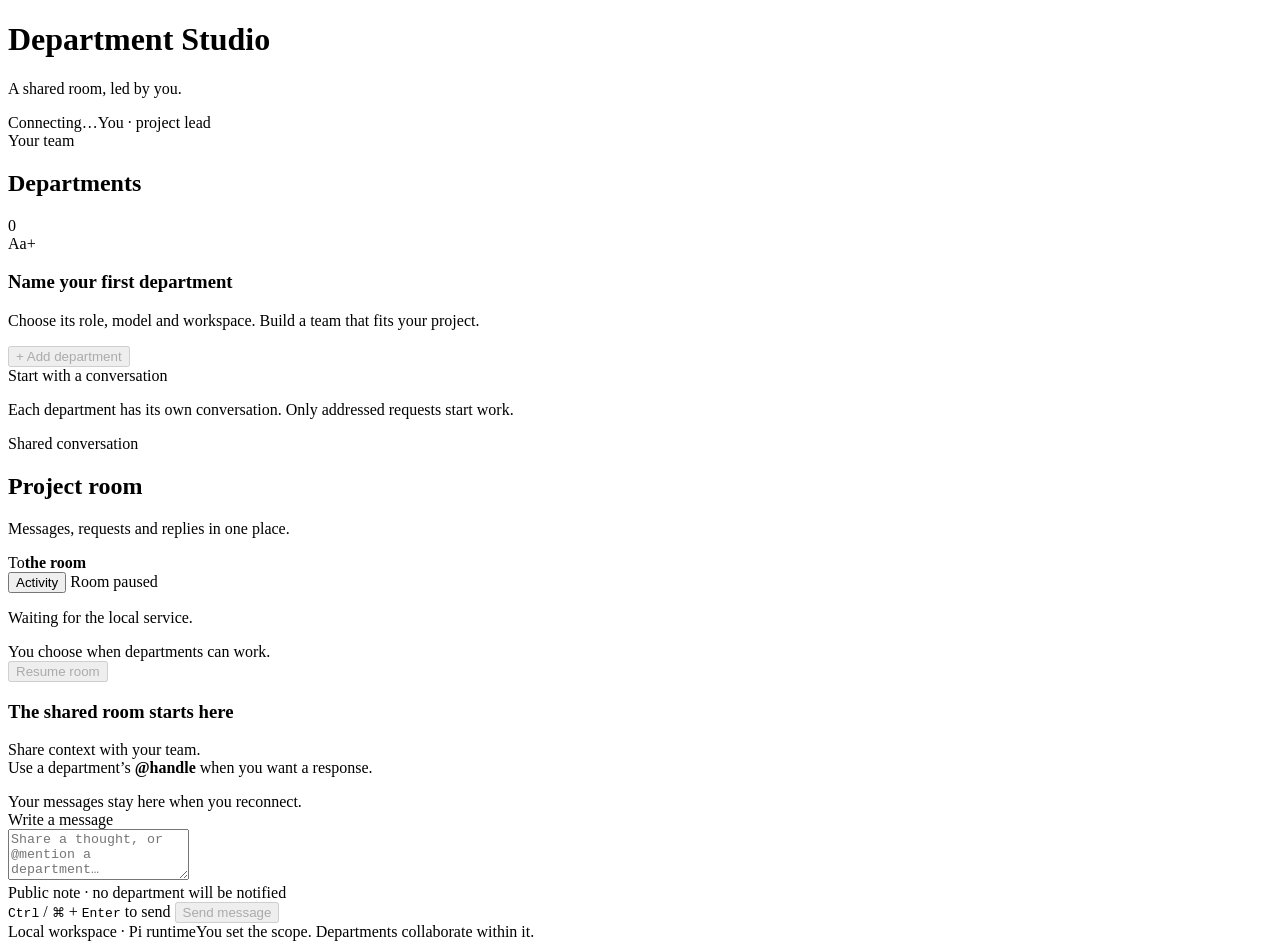
==== frontend/index.html @ 5f41a1ab "Preserve run activity updates and focus; wrap recipient context" ====
<!doctype html>
<html lang="en">
<head>
  <meta charset="utf-8">
  <meta name="viewport" content="width=device-width, initial-scale=1">
  <meta name="color-scheme" content="light">
  <title>Department Studio</title>
  <link rel="stylesheet" href="/style.css">
  <script type="module" src="/app.js"></script>
</head>
<body>
  <div class="studio">
    <header class="masthead">
      <div class="brand"><span class="studio-mark" aria-hidden="true"><i></i><i></i><i></i></span>
        <div><h1>Department Studio</h1><p>A shared room, led by you.</p></div>
      </div>
      <div class="presence"><span class="connection-dot" aria-hidden="true"></span>
        <span id="connection" role="status">Connecting…</span><span class="owner-label">You · project lead</span>
      </div>
    </header>

    <section class="access-notice" id="access-notice" hidden role="alert">
      <strong>Open the launch URL from your terminal.</strong>
      <p>It gives this tab access to your local room. A new server launch needs a new URL.</p>
    </section>

    <main class="workbench">
      <aside class="departments surface" aria-labelledby="departments-title">
        <div class="panel-heading"><div><span class="eyebrow">Your team</span><h2 id="departments-title">Departments</h2></div>
          <span id="lead-count" class="count">0</span>
        </div>
        <div id="roster-empty" class="roster-empty">
          <span class="empty-nameplate" aria-hidden="true">Aa<span>+</span></span>
          <h3>Name your first department</h3>
          <p>Choose its role, model and workspace. Build a team that fits your project.</p>
        </div>
        <div id="roster" class="roster"></div>
        <button id="add-department" class="add-department" type="button" disabled><span aria-hidden="true">+</span> Add department</button>
        <div class="roster-footer"><span class="eyebrow">Start with a conversation</span>
          <p>Each department has its own conversation. Only addressed requests start work.</p>
        </div>
      </aside>

      <section class="room surface" aria-labelledby="room-title">
        <div class="room-heading">
          <div class="room-title-group"><span class="eyebrow">Shared conversation</span><h2 id="room-title">Project room</h2><p>Messages, requests and replies in one place.</p></div>
          <div class="room-heading-meta">
            <div id="recipient-context" class="recipient-context" aria-live="polite"><span>To</span><strong id="room-recipient">the room</strong></div>
            <button id="activity-toggle" class="activity-toggle" type="button" aria-expanded="false" aria-controls="activity-panel">Activity <span id="activity-count" class="activity-count" hidden>0</span></button>
            <span id="room-state" class="state-pill">Room paused</span>
          </div>
        </div>
        <div class="room-control">
          <div><p id="control-status">Waiting for the local service.</p>
            <span id="control-description">You choose when departments can work.</span>
          </div>
          <button id="resume" class="primary compact" type="button" disabled>Resume room</button>
          <button id="pause" class="stop compact" type="button" hidden>Pause &amp; stop</button>
        </div>
        <div id="control-error" class="inline-error control-error" role="alert" hidden></div>
        <section id="activity-panel" class="activity-panel" aria-label="Run activity" hidden>
          <div class="activity-heading"><div><strong>Run activity</strong><span id="activity-summary">No unread updates</span></div><button id="activity-mark-read" class="secondary compact" type="button" disabled>Mark all read</button></div>
          <ul id="activity-list" class="activity-list"></ul>
          <p id="activity-overflow" class="activity-overflow" hidden></p>
        </section>
        <div id="activity-toast" class="activity-toast" role="status" aria-live="polite" hidden></div>
        <div id="typing-indicator" class="typing-indicator" role="status" aria-live="polite" hidden>
          <span class="typing-dots" aria-hidden="true"><i></i><i></i><i></i></span>
          <span id="typing-text"></span>
        </div>

        <div id="conversation" class="conversation" role="log" aria-label="Shared room messages" aria-live="polite">
          <div id="room-empty" class="room-empty">
            <div class="conversation-mark" aria-hidden="true"><span></span><span></span><span></span></div>
            <h3>The shared room starts here</h3>
            <p>Share context with your team.<br>Use a department’s <strong>@handle</strong> when you want a response.</p>
            <span class="quiet-label">Your messages stay here when you reconnect.</span>
          </div>
          <div id="messages"></div>
        </div>

        <form id="composer" class="composer">
          <label for="message-text" class="composer-label">Write a message</label>
          <div class="composer-input-wrap">
            <textarea id="message-text" aria-label="Message to the room" aria-autocomplete="list" aria-controls="mention-options" aria-expanded="false" rows="3" maxlength="32000" placeholder="Share a thought, or @mention a department…" required></textarea>
            <div id="mention-menu" class="mention-menu" hidden>
              <div id="mention-options" class="mention-options" role="listbox" aria-label="Available departments"></div>
            </div>
          </div>
          <div id="recipient-preview" class="recipient-preview" aria-live="polite">Public note · no department will be notified</div>
          <div id="composer-error" class="inline-error" role="alert" hidden></div>
          <div class="composer-actions"><span><kbd>Ctrl</kbd> / <kbd>⌘</kbd> + <kbd>Enter</kbd> to send</span>
            <button id="send" class="primary" type="submit" disabled>Send message</button>
          </div>
        </form>
      </section>
    </main>
    <footer class="page-footer"><span>Local workspace · Pi runtime</span><span>You set the scope. Departments collaborate within it.</span></footer>
  </div>

  <dialog id="lead-dialog" aria-labelledby="dialog-title">
    <form id="lead-form">
      <div class="dialog-heading"><div><span class="eyebrow">Department settings</span><h2 id="dialog-title">New department</h2></div>
        <button id="close-dialog" type="button" class="icon-button" aria-label="Close department settings">×</button>
      </div>
      <p class="dialog-intro">Give this lead a purpose and a place to work.</p>
      <div class="form-grid">
        <label>Department name<input id="lead-name" name="name" maxlength="80" autocomplete="off" required autofocus></label>
        <label>Handle<span class="handle-field"><span aria-hidden="true">@</span><input id="lead-handle" name="handle" aria-label="Handle" maxlength="32" pattern="[a-zA-Z][a-zA-Z0-9_-]{0,31}" autocomplete="off" required></span></label>
      </div>
      <label>Role and instructions<textarea id="lead-role" name="role" rows="3" maxlength="8000" required></textarea></label>
      <div class="workspace-setting">
        <label for="lead-workspace">Workspace directory</label>
        <div class="workspace-field">
          <input id="lead-workspace" name="workspace" placeholder="No folder selected" readonly>
          <button id="browse-workspace" type="button" class="secondary">Browse folders</button>
        </div>
      </div>
      <p class="field-help">Choose an existing local directory. Its AGENTS.md instructions are included. A changed directory starts a fresh native conversation.</p>
      <div class="model-heading"><span class="eyebrow">Runtime · Pi</span><button id="load-models" type="button" class="secondary compact">Load models</button></div>
      <label>Model<select id="lead-model" name="model" aria-label="Model" required disabled><option value="">Choose a workspace, then load models</option></select></label>
      <p id="model-help" class="field-help">Uses your existing Pi provider configuration. Listing a model does not verify its connection.</p>

      <fieldset class="permissions"><legend>Tool access</legend>
        <div class="permission-options">
          <label><input type="radio" name="permission" value="discuss" aria-label="Discuss" checked><span><strong>Discuss</strong><small>Read, search, list and room messages</small></span></label>
          <label><input type="radio" name="permission" value="develop" aria-label="Develop"><span><strong>Develop</strong><small>Add editing, writing and shell</small></span></label>
        </div>
        <p class="field-help">Tools use your local account. A workspace path is not a security sandbox.</p>
        <div id="develop-warning" class="develop-warning" hidden>
          <p>These tools run with your local account's access. Enable them only for work you explicitly request. Review changes before applying them to the running app.</p>
          <label id="consent-label" class="check-label"><input type="checkbox" id="develop-consent">I allow local editing, writing and shell for this department.</label>
        </div>
      </fieldset>
      <label class="check-label availability"><input type="checkbox" id="lead-enabled" checked>Available for addressed requests</label>
      <div id="form-error" class="inline-error" role="alert" hidden></div>
      <div class="dialog-actions"><button id="delete-department" class="danger" type="button" hidden>Delete department…</button><span class="dialog-actions-spacer"></span><button id="cancel-dialog" class="secondary" type="button">Cancel</button>
        <button id="save-department" class="primary" type="submit">Save department</button>
      </div>
    </form>
  </dialog>

  <dialog id="delete-dialog" aria-labelledby="delete-dialog-title">
    <div class="dialog-heading"><div><span class="eyebrow">Permanent configuration change</span><h2 id="delete-dialog-title">Delete department</h2></div>
      <button id="close-delete-dialog" type="button" class="icon-button" aria-label="Close delete confirmation">×</button>
    </div>
    <p class="dialog-intro">Delete <strong id="delete-department-name"></strong> from the active team?</p>
    <div class="delete-retention-note">
      <p><strong>What stays:</strong> public room history, historical attribution, native session references and workspace files are retained.</p>
      <p>The current handle remains reserved and cannot be reused by a new department.</p>
    </div>
    <p id="delete-busy-note" class="delete-busy-note" hidden></p>
    <label id="delete-confirmation-field" for="delete-confirmation">Type the department handle to confirm</label>
    <input id="delete-confirmation" autocomplete="off" spellcheck="false" placeholder="@handle">
    <div id="delete-error" class="inline-error" role="alert" hidden></div>
    <div class="dialog-actions"><button id="cancel-delete" class="secondary" type="button">Cancel</button>
      <button id="confirm-delete" class="danger" type="button" disabled>Delete department</button>
    </div>
  </dialog>

  <dialog id="folder-dialog" aria-labelledby="folder-dialog-title">
    <div class="dialog-heading"><div><span class="eyebrow">Workspace</span><h2 id="folder-dialog-title">Choose workspace folder</h2></div>
      <button id="close-folder-dialog" type="button" class="icon-button" aria-label="Close folder picker">×</button>
    </div>
    <p class="dialog-intro">Browse folders on the machine running Studio.</p>
    <div class="folder-toolbar">
      <button id="folder-up" type="button" class="secondary compact" aria-label="Up one folder" disabled>↑ Up</button>
      <button id="folder-home" type="button" class="secondary compact">Home</button>
      <button id="folder-project" type="button" class="secondary compact">Project folder</button>
    </div>
    <p id="folder-location" class="folder-location" aria-live="polite"></p>
    <label for="folder-filter" class="folder-filter-label">Filter folders</label>
    <input id="folder-filter" type="search" placeholder="Find a folder by name" autocomplete="off" autofocus>
    <div id="folder-error" class="inline-error" role="alert" hidden></div>
    <p id="folder-status" class="folder-status" role="status">Loading folders…</p>
    <ul id="folder-list" class="folder-list" aria-label="Folders"></ul>
    <div class="dialog-actions">
      <button id="cancel-folder" type="button" class="secondary">Cancel</button>
      <button id="select-folder" type="button" class="primary" disabled>Use this folder</button>
    </div>
  </dialog>
</body>
</html>
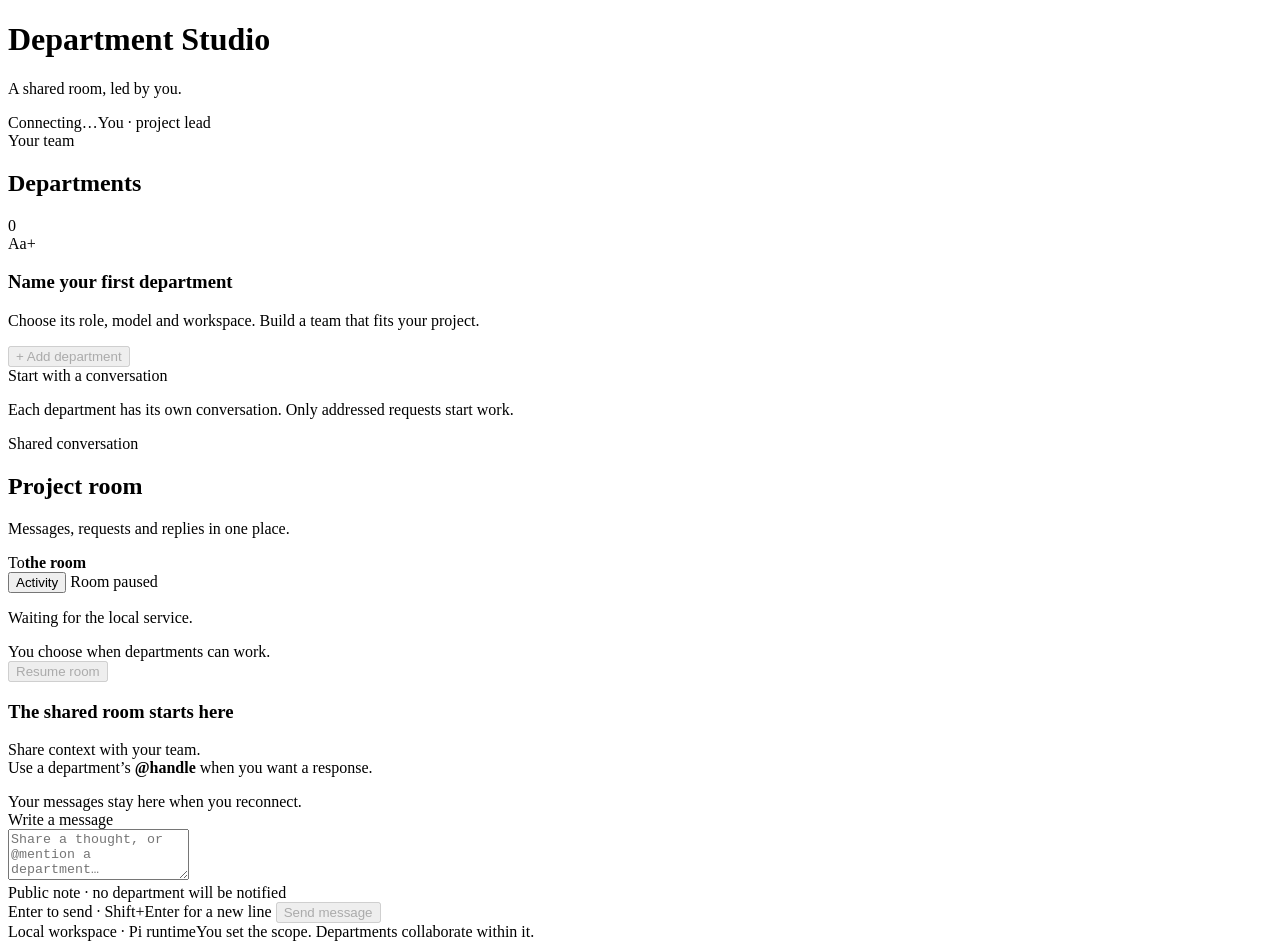
==== commit adb4aa87: "Integrate Enter-to-send composer behavior # Conflicts: #	tests/test_browser.py" ====
--- a/frontend/index.html
+++ b/frontend/index.html
@@ -89,7 +89,7 @@
           </div>
           <div id="recipient-preview" class="recipient-preview" aria-live="polite">Public note · no department will be notified</div>
           <div id="composer-error" class="inline-error" role="alert" hidden></div>
-          <div class="composer-actions"><span><kbd>Ctrl</kbd> / <kbd>⌘</kbd> + <kbd>Enter</kbd> to send</span>
+          <div class="composer-actions"><span>Enter to send · Shift+Enter for a new line</span>
             <button id="send" class="primary" type="submit" disabled>Send message</button>
           </div>
         </form>
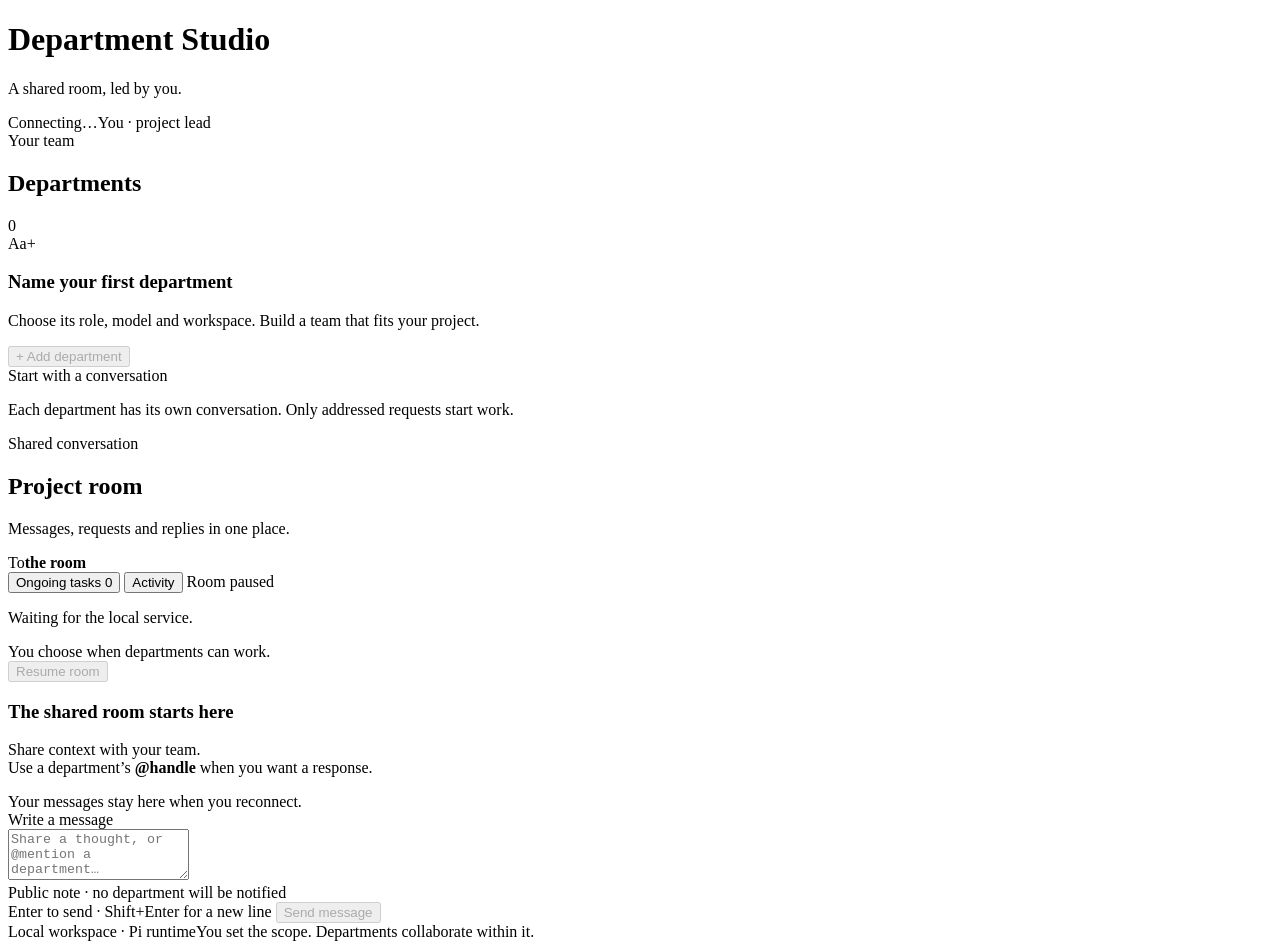
==== commit 0171aabf: "Add persistent ongoing task interface" ====
--- a/frontend/index.html
+++ b/frontend/index.html
@@ -46,6 +46,7 @@
           <div class="room-title-group"><span class="eyebrow">Shared conversation</span><h2 id="room-title">Project room</h2><p>Messages, requests and replies in one place.</p></div>
           <div class="room-heading-meta">
             <div id="recipient-context" class="recipient-context" aria-live="polite"><span>To</span><strong id="room-recipient">the room</strong></div>
+            <button id="tasks-toggle" class="activity-toggle" type="button" aria-expanded="false" aria-controls="tasks-panel">Ongoing tasks <span id="tasks-count" class="count">0</span></button>
             <button id="activity-toggle" class="activity-toggle" type="button" aria-expanded="false" aria-controls="activity-panel">Activity <span id="activity-count" class="activity-count" hidden>0</span></button>
             <span id="room-state" class="state-pill">Room paused</span>
           </div>
@@ -59,11 +60,12 @@
         </div>
         <div id="control-error" class="inline-error control-error" role="alert" hidden></div>
         <section id="activity-panel" class="activity-panel" aria-label="Run activity" hidden>
-          <div class="activity-heading"><div><strong>Run activity</strong><span id="activity-summary">No unread updates</span></div><button id="activity-mark-read" class="secondary compact" type="button" disabled>Mark all read</button></div>
+          <div class="activity-heading"><div><strong>Needs your attention</strong><span id="activity-summary">No decisions or actions requested.</span></div></div>
+          <div id="activity-error" class="inline-error" role="alert" hidden></div>
           <ul id="activity-list" class="activity-list"></ul>
-          <p id="activity-overflow" class="activity-overflow" hidden></p>
+          <button id="activity-more" class="secondary" type="button" hidden>Load more requests</button>
+          <p id="activity-receipt" class="task-receipt" role="status"></p>
         </section>
-        <div id="activity-toast" class="activity-toast" role="status" aria-live="polite" hidden></div>
         <div id="typing-indicator" class="typing-indicator" role="status" aria-live="polite" hidden>
           <span class="typing-dots" aria-hidden="true"><i></i><i></i><i></i></span>
           <span id="typing-text"></span>
@@ -94,9 +96,61 @@
           </div>
         </form>
       </section>
+      <div id="tasks-dock" class="tasks-dock">
+        <aside id="tasks-panel" class="tasks-panel surface" aria-labelledby="tasks-title" hidden>
+          <header class="tasks-heading"><div><span class="eyebrow">Your work, in context</span><h2 id="tasks-title">Ongoing tasks</h2></div><button id="tasks-close" class="icon-button" type="button" aria-label="Collapse ongoing tasks">×</button></header>
+          <p class="tasks-intro">Tasks stay open until you close them. A finished run is not a finished task.</p>
+          <div id="tasks-error" class="inline-error" role="alert" hidden></div>
+          <div id="tasks-status" class="quiet-label" role="status"></div>
+          <div id="task-map-view">
+            <label class="task-filter-label">Show tasks<select id="tasks-filter"><option value="open">Open tasks</option><option value="all">All tasks</option></select></label>
+            <p id="tasks-empty" class="tasks-empty">Address a department in the room to create a task. Child tasks are created explicitly.</p>
+            <ol id="task-map" class="task-map" aria-label="Task branches"></ol>
+            <button id="tasks-more" class="secondary" type="button" hidden>Load more tasks</button>
+          </div>
+          <section id="task-detail" class="task-detail" aria-labelledby="task-detail-title" hidden>
+            <button id="task-back" class="secondary task-back" type="button">← Back to task map</button>
+            <p id="task-parent" class="eyebrow"></p>
+            <h3 id="task-detail-title" tabindex="-1"></h3>
+            <p id="task-owner" class="task-owner"></p>
+            <p id="task-lifecycle" class="task-lifecycle"></p>
+            <p id="task-execution" class="task-execution"></p>
+            <p id="task-context" class="task-context"></p>
+            <button id="task-source" class="text-action" type="button" hidden>View source in room</button>
+            <div class="task-actions"><button id="task-add-child" class="secondary" type="button">Create subtask</button><button id="task-lifecycle-action" class="secondary" type="button">Close task</button></div>
+            <p class="field-help">Closing a task does not stop work. Linked queued, running or stopping work must finish first.</p>
+            <div id="task-action-error" class="inline-error" role="alert" hidden></div>
+            <form id="task-child-form" class="task-child-form" hidden>
+              <h3>New subtask</h3>
+              <p id="task-child-parent" class="field-help"></p>
+              <label>Subtask title<input id="task-child-title" maxlength="120" required></label>
+              <label>Responsible department<select id="task-child-owner" required></select></label>
+              <label>Subtask context<textarea id="task-child-context" rows="3" maxlength="8000"></textarea></label>
+              <p class="field-help">Create task saves context only. It does not send an instruction or start work.</p>
+              <div class="task-actions"><button id="task-child-cancel" class="secondary" type="button">Cancel</button><button id="task-child-create" class="primary" type="submit">Create task</button></div>
+            </form>
+            <form id="task-instruction-form" class="task-instruction-form">
+              <label for="task-instruction">Instruction to responsible department</label>
+              <textarea id="task-instruction" rows="4" maxlength="32000" placeholder="Add context or a follow-up instruction…" required></textarea>
+              <p id="task-instruction-help" class="field-help"></p>
+              <p class="field-help">Public in the room and task history. Mentions here do not add recipients. Enter adds a line; Ctrl/⌘+Enter submits.</p>
+              <button id="task-instruction-send" class="primary" type="submit" disabled>Send instruction</button>
+              <div id="task-instruction-error" class="inline-error" role="alert" hidden></div>
+              <p id="task-instruction-receipt" class="task-receipt" role="status"></p>
+            </form>
+            <h3 class="task-history-heading">Instruction history</h3>
+            <ol id="task-instructions" class="task-history"></ol>
+            <p id="task-history-status" class="field-help"></p>
+            <button id="task-history-more" class="secondary" type="button" hidden>Load more context</button>
+            <details class="task-public-context"><summary>Linked public context</summary><div id="task-messages"></div></details>
+          </section>
+        </aside>
+      </div>
     </main>
     <footer class="page-footer"><span>Local workspace · Pi runtime</span><span>You set the scope. Departments collaborate within it.</span></footer>
   </div>
+
+  <dialog id="tasks-drawer" class="tasks-drawer" aria-labelledby="tasks-title"></dialog>
 
   <dialog id="lead-dialog" aria-labelledby="dialog-title">
     <form id="lead-form">
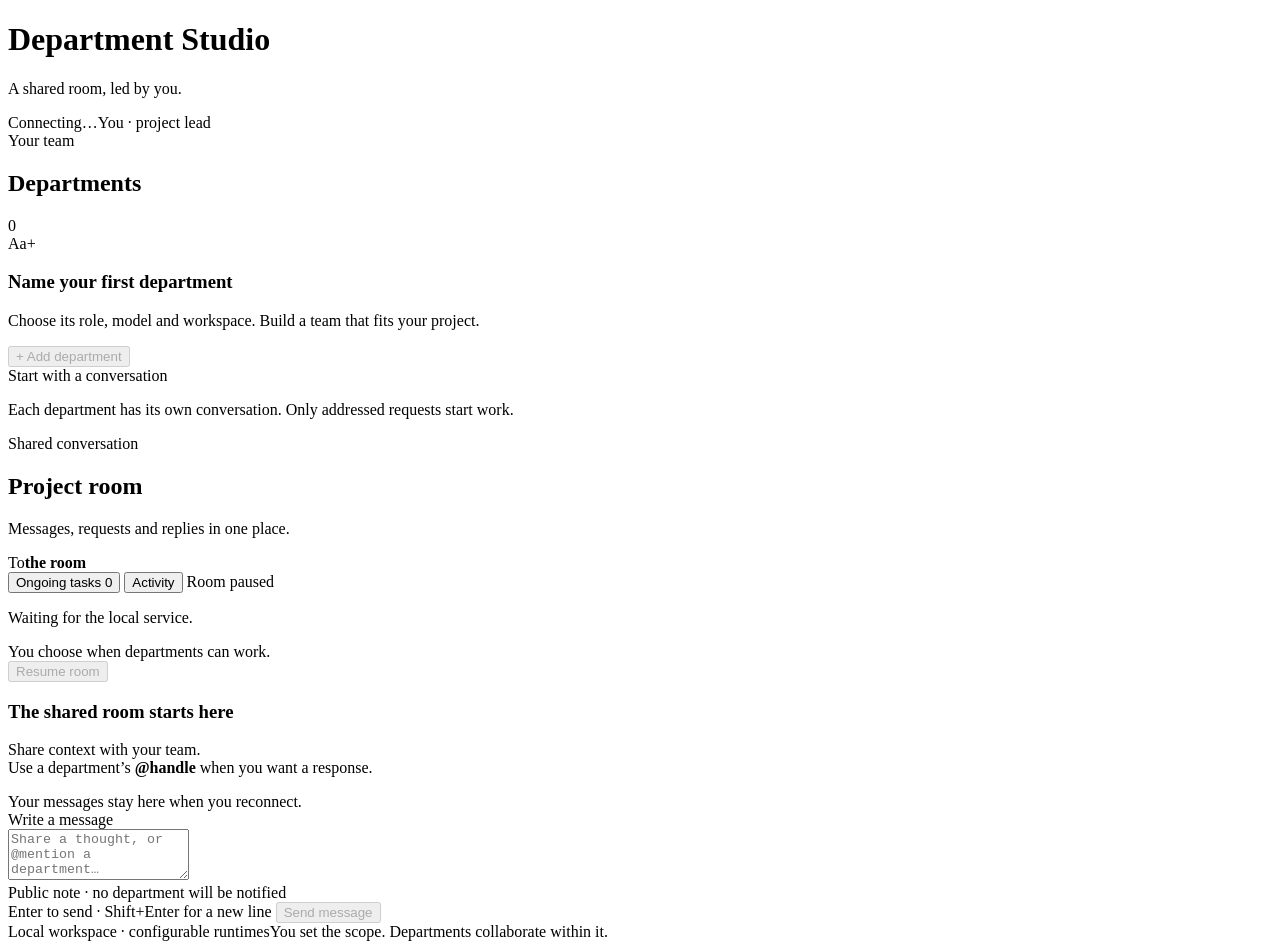
==== commit 8bb51995: "Integrate ongoing tasks and runtime-neutral agent adapters Reconcile context maintenance (schema v2)" ====
--- a/frontend/index.html
+++ b/frontend/index.html
@@ -140,6 +140,8 @@
             </form>
             <h3 class="task-history-heading">Instruction history</h3>
             <ol id="task-instructions" class="task-history"></ol>
+            <h3 class="task-history-heading">Decision history</h3>
+            <ol id="task-decisions" class="task-history" aria-label="Decision history"></ol>
             <p id="task-history-status" class="field-help"></p>
             <button id="task-history-more" class="secondary" type="button" hidden>Load more context</button>
             <details class="task-public-context"><summary>Linked public context</summary><div id="task-messages"></div></details>
@@ -147,7 +149,7 @@
         </aside>
       </div>
     </main>
-    <footer class="page-footer"><span>Local workspace · Pi runtime</span><span>You set the scope. Departments collaborate within it.</span></footer>
+    <footer class="page-footer"><span>Local workspace · configurable runtimes</span><span>You set the scope. Departments collaborate within it.</span></footer>
   </div>
 
   <dialog id="tasks-drawer" class="tasks-drawer" aria-labelledby="tasks-title"></dialog>
@@ -171,9 +173,10 @@
         </div>
       </div>
       <p class="field-help">Choose an existing local directory. Its AGENTS.md instructions are included. A changed directory starts a fresh native conversation.</p>
-      <div class="model-heading"><span class="eyebrow">Runtime · Pi</span><button id="load-models" type="button" class="secondary compact">Load models</button></div>
-      <label>Model<select id="lead-model" name="model" aria-label="Model" required disabled><option value="">Choose a workspace, then load models</option></select></label>
-      <p id="model-help" class="field-help">Uses your existing Pi provider configuration. Listing a model does not verify its connection.</p>
+      <label>Agent runtime<select id="lead-runtime" name="runtime" aria-label="Agent runtime" required><option value="pi">Pi</option><option value="claude">Claude Code</option><option value="deepseek">DeepSeek Harness</option></select></label>
+      <div class="model-heading"><span class="eyebrow">Model catalog</span><button id="load-models" type="button" class="secondary compact">Load models</button></div>
+      <label>Model<select id="lead-model" name="model" aria-label="Model" required disabled><option value="">Loading configured models…</option></select></label>
+      <p id="model-help" class="field-help">Models come from Department Studio’s configured catalog. Listing a model does not verify its connection or spend.</p>
 
       <fieldset class="permissions"><legend>Tool access</legend>
         <div class="permission-options">
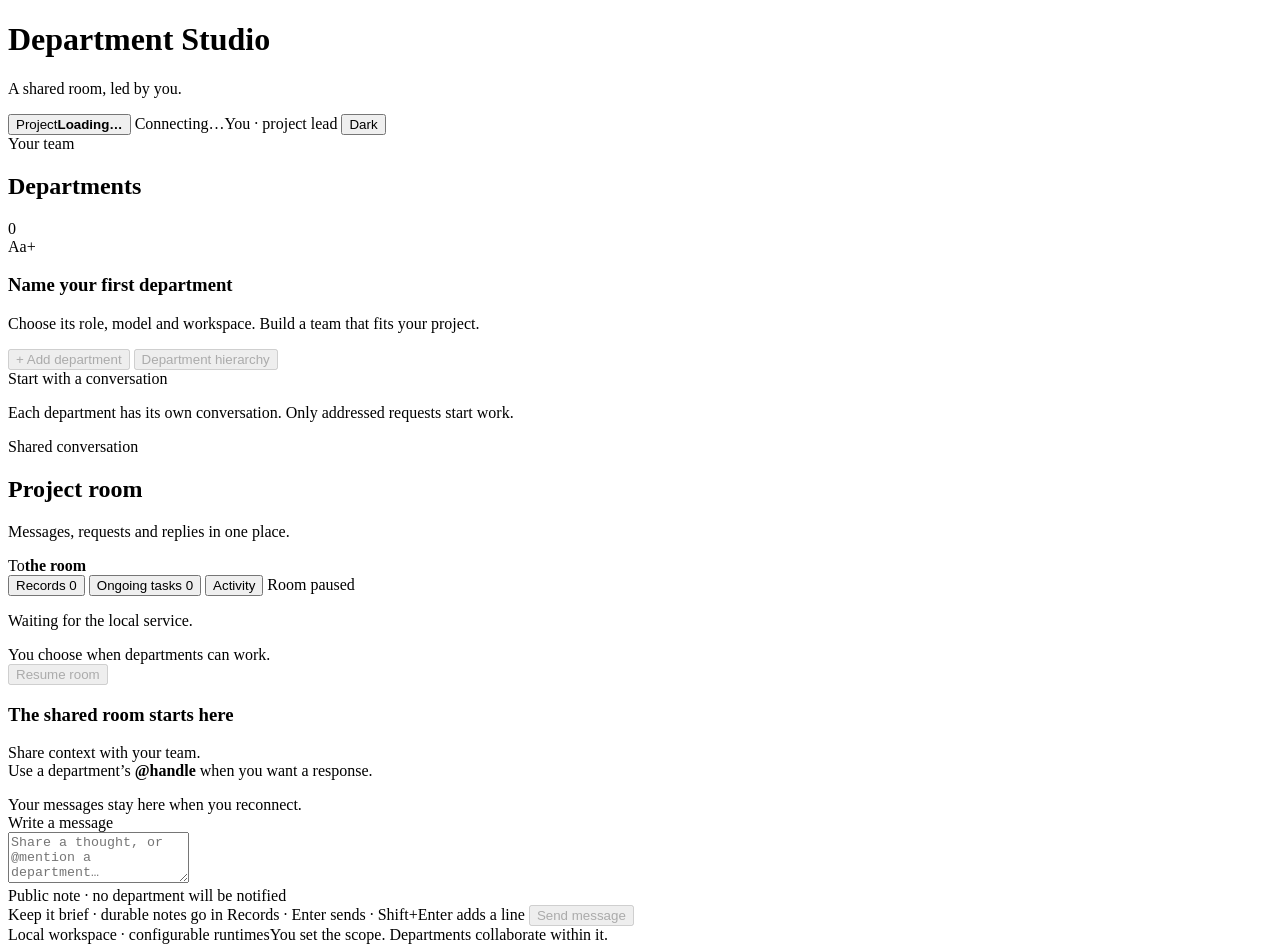
==== commit a70dec7a: "Add project rooms, records, hierarchy, addressing and themes Add isolated per-project Stores/Service" ====
--- a/frontend/index.html
+++ b/frontend/index.html
@@ -5,6 +5,7 @@
   <meta name="viewport" content="width=device-width, initial-scale=1">
   <meta name="color-scheme" content="light">
   <title>Department Studio</title>
+  <script src="/theme.js"></script>
   <link rel="stylesheet" href="/style.css">
   <script type="module" src="/app.js"></script>
 </head>
@@ -14,8 +15,13 @@
       <div class="brand"><span class="studio-mark" aria-hidden="true"><i></i><i></i><i></i></span>
         <div><h1>Department Studio</h1><p>A shared room, led by you.</p></div>
       </div>
-      <div class="presence"><span class="connection-dot" aria-hidden="true"></span>
+      <div class="presence">
+        <button id="projects-toggle" class="project-switcher" type="button" aria-haspopup="dialog" aria-controls="projects-dialog">
+          <span>Project</span><strong id="active-project-name">Loading…</strong>
+        </button>
+        <span class="connection-dot" aria-hidden="true"></span>
         <span id="connection" role="status">Connecting…</span><span class="owner-label">You · project lead</span>
+        <button id="theme-toggle" class="theme-toggle" type="button" aria-pressed="false" aria-label="Switch to dark mode">Dark</button>
       </div>
     </header>
 
@@ -36,6 +42,7 @@
         </div>
         <div id="roster" class="roster"></div>
         <button id="add-department" class="add-department" type="button" disabled><span aria-hidden="true">+</span> Add department</button>
+        <button id="hierarchy-toggle" class="hierarchy-button" type="button" disabled>Department hierarchy</button>
         <div class="roster-footer"><span class="eyebrow">Start with a conversation</span>
           <p>Each department has its own conversation. Only addressed requests start work.</p>
         </div>
@@ -46,6 +53,7 @@
           <div class="room-title-group"><span class="eyebrow">Shared conversation</span><h2 id="room-title">Project room</h2><p>Messages, requests and replies in one place.</p></div>
           <div class="room-heading-meta">
             <div id="recipient-context" class="recipient-context" aria-live="polite"><span>To</span><strong id="room-recipient">the room</strong></div>
+            <button id="records-toggle" class="activity-toggle" type="button" aria-haspopup="dialog" aria-controls="records-dialog">Records <span id="records-count" class="count">0</span></button>
             <button id="tasks-toggle" class="activity-toggle" type="button" aria-expanded="false" aria-controls="tasks-panel">Ongoing tasks <span id="tasks-count" class="count">0</span></button>
             <button id="activity-toggle" class="activity-toggle" type="button" aria-expanded="false" aria-controls="activity-panel">Activity <span id="activity-count" class="activity-count" hidden>0</span></button>
             <span id="room-state" class="state-pill">Room paused</span>
@@ -90,8 +98,9 @@
             </div>
           </div>
           <div id="recipient-preview" class="recipient-preview" aria-live="polite">Public note · no department will be notified</div>
+          <label id="public-note-wrap" class="public-note-toggle" hidden><input id="public-note" type="checkbox"><span>Don’t continue the previous addressees <small>Applies only when this message has no @mention.</small></span></label>
           <div id="composer-error" class="inline-error" role="alert" hidden></div>
-          <div class="composer-actions"><span>Enter to send · Shift+Enter for a new line</span>
+          <div class="composer-actions"><span>Keep it brief · durable notes go in Records · Enter sends · Shift+Enter adds a line</span>
             <button id="send" class="primary" type="submit" disabled>Send message</button>
           </div>
         </form>
@@ -172,7 +181,7 @@
           <button id="browse-workspace" type="button" class="secondary">Browse folders</button>
         </div>
       </div>
-      <p class="field-help">Choose an existing local directory. Its AGENTS.md instructions are included. A changed directory starts a fresh native conversation.</p>
+      <p class="field-help">Choose an existing local directory. Its AGENTS.md instructions are included. A changed directory or runtime starts a fresh native conversation; room history is retained.</p>
       <label>Agent runtime<select id="lead-runtime" name="runtime" aria-label="Agent runtime" required><option value="pi">Pi</option><option value="claude">Claude Code</option><option value="deepseek">DeepSeek Harness</option></select></label>
       <div class="model-heading"><span class="eyebrow">Model catalog</span><button id="load-models" type="button" class="secondary compact">Load models</button></div>
       <label>Model<select id="lead-model" name="model" aria-label="Model" required disabled><option value="">Loading configured models…</option></select></label>
@@ -212,6 +221,75 @@
     <div id="delete-error" class="inline-error" role="alert" hidden></div>
     <div class="dialog-actions"><button id="cancel-delete" class="secondary" type="button">Cancel</button>
       <button id="confirm-delete" class="danger" type="button" disabled>Delete department</button>
+    </div>
+  </dialog>
+
+  <dialog id="records-dialog" aria-labelledby="records-title">
+    <div class="dialog-heading"><div><span class="eyebrow">Audit trail</span><h2 id="records-title">Project records</h2></div>
+      <button id="close-records" type="button" class="icon-button" aria-label="Close project records">×</button>
+    </div>
+    <p class="dialog-intro">Durable Markdown notes shared by you and every department. Keep room messages short; reference a record by its exact path when you want a department to read it.</p>
+    <p id="records-path" class="records-path"></p>
+    <div id="records-error" class="inline-error" role="alert" hidden></div>
+    <div class="records-layout">
+      <div class="records-index">
+        <p class="eyebrow">Records</p>
+        <ul id="records-list" class="records-list" aria-label="Project records"></ul>
+        <p id="records-empty" class="field-help" hidden>No records yet. Create one below.</p>
+      </div>
+      <article class="records-viewer" aria-live="polite">
+        <h3 id="records-viewer-title">Choose a record</h3>
+        <pre id="records-content" class="records-content">Select a record to read it here.</pre>
+      </article>
+    </div>
+    <form id="new-record-form" class="new-record-form">
+      <div class="form-grid">
+        <label for="new-record-name">New record filename<input id="new-record-name" maxlength="128" required placeholder="2026-11-21-topic.md"></label>
+        <label for="new-record-content">Content<textarea id="new-record-content" rows="4" required maxlength="524288" placeholder="# Decision
+
+Evidence, links and durable context."></textarea></label>
+      </div>
+      <div class="dialog-actions">
+        <button id="close-records-action" class="secondary" type="button">Close</button>
+        <button id="create-record" class="primary" type="submit">Save record</button>
+      </div>
+    </form>
+  </dialog>
+
+  <dialog id="projects-dialog" aria-labelledby="projects-title">
+    <div class="dialog-heading"><div><span class="eyebrow">Rooms</span><h2 id="projects-title">Project history</h2></div>
+      <button id="close-projects" type="button" class="icon-button" aria-label="Close project history">×</button>
+    </div>
+    <p class="dialog-intro">Switch rooms or start a new project. Each project keeps its own departments, room history, tasks and native sessions.</p>
+    <div id="projects-error" class="inline-error" role="alert" hidden></div>
+    <ul id="projects-list" class="projects-list" aria-label="Projects"></ul>
+    <p id="projects-empty" class="field-help" hidden>No projects are available.</p>
+    <form id="new-project-form" class="new-project-form">
+      <label for="new-project-name">New project name</label>
+      <div class="new-project-row">
+        <input id="new-project-name" maxlength="80" autocomplete="off" required placeholder="e.g. Release planning">
+        <button id="create-project" class="primary compact" type="submit">Create project</button>
+      </div>
+      <p class="field-help">Creating a project switches to a fresh, paused room. Your current project and its history stay available here.</p>
+    </form>
+    <div id="projects-receipt" class="task-receipt" role="status"></div>
+    <div class="dialog-actions"><button id="close-projects-action" class="secondary" type="button">Close</button></div>
+  </dialog>
+
+  <dialog id="hierarchy-dialog" aria-labelledby="hierarchy-title">
+    <div class="dialog-heading"><div><span class="eyebrow">Departments</span><h2 id="hierarchy-title">Department hierarchy</h2></div>
+      <button id="close-hierarchy" type="button" class="icon-button" aria-label="Close department hierarchy">×</button>
+    </div>
+    <p class="dialog-intro">Links are mutual and allow a department to address another through the room tool. Click a line to disconnect it; click two departments to connect them.</p>
+    <div id="hierarchy-error" class="inline-error" role="alert" hidden></div>
+    <p id="hierarchy-empty" class="field-help" hidden>Add at least two departments to configure links.</p>
+    <div class="hierarchy-canvas-wrap">
+      <svg id="hierarchy-graph" class="hierarchy-graph" viewBox="0 0 640 420" role="img" aria-label="Department hierarchy graph"></svg>
+    </div>
+    <p id="hierarchy-status" class="field-help" role="status"></p>
+    <div class="dialog-actions">
+      <button id="hierarchy-connect-all" class="secondary" type="button">Connect all</button>
+      <button id="hierarchy-close-action" class="primary" type="button">Done</button>
     </div>
   </dialog>
 
